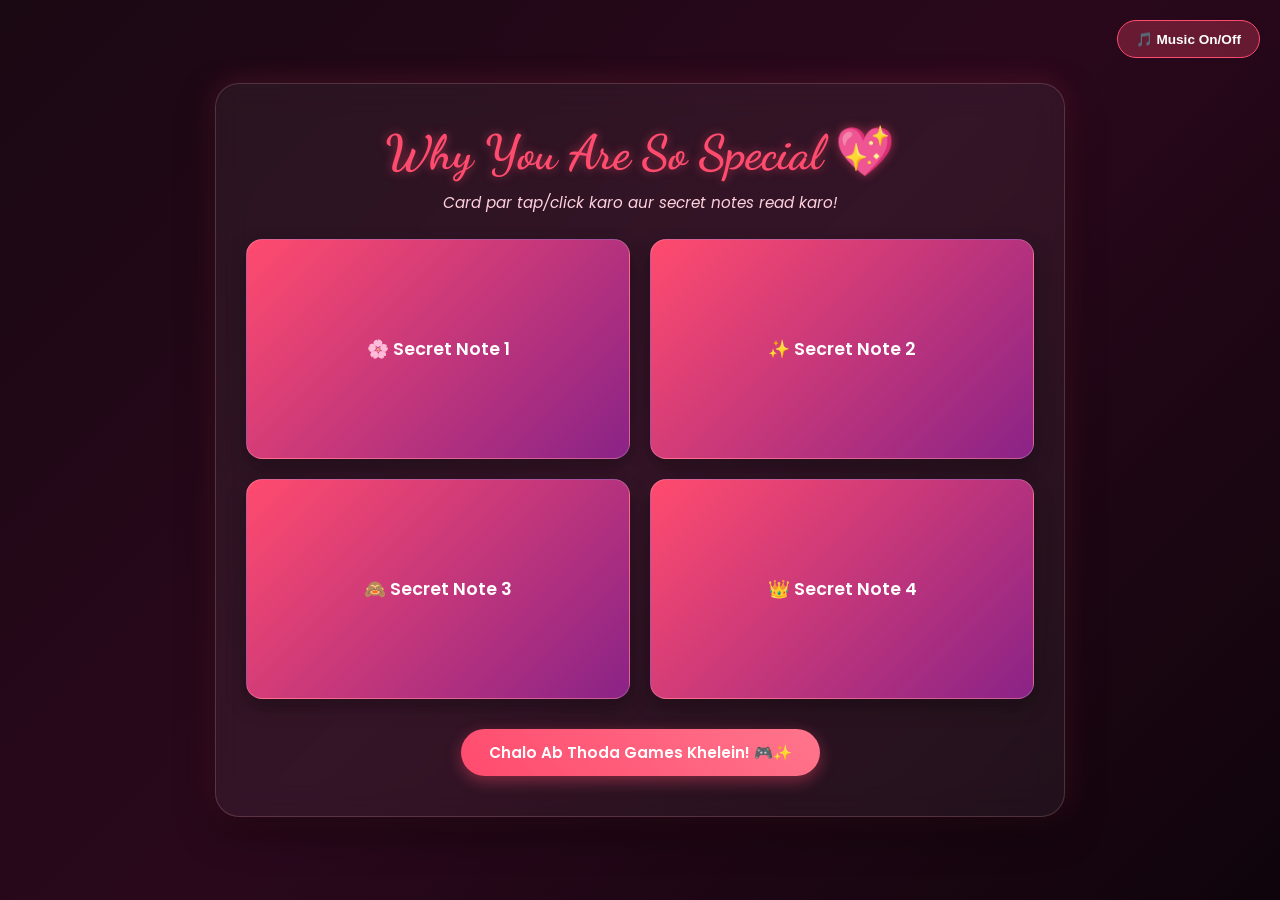
==== gallery.html @ fbe7ca33 "Add files via upload" ====
<!DOCTYPE html>
<html lang="hi">
<head>
    <meta charset="UTF-8">
    <meta name="viewport" content="width=device-width, initial-scale=1.0">
    <title>aapke liye kuch sabd maalkin💖</title>
    <link href="https://fonts.googleapis.com/css2?family=Dancing+Script:wght@700&family=Poppins:wght@300;400;600&display=swap" rel="stylesheet">
    <link rel="stylesheet" href="style.css">
</head>
<body>

    <!-- Background Music -->
    <audio id="bg-music" loop preload="auto">
        <source src="Maan_Meri_Jaan_Champagne_Talk_128_Kbps.mp3" type="audio/mpeg">
    </audio>

    <button class="music-btn" id="music-toggle" onclick="toggleMusic()">🎵 Music On/Off</button>

    <div id="hearts-container"></div>

    <div class="container wide-container">
        <h1>Why You Are So Special 💖</h1>
        <p class="subtitle">Card par tap/click karo aur secret notes read karo!</p>

        <div class="memory-grid">
            <div class="memory-card" onclick="this.classList.toggle('flipped')">
                <div class="card-front">🌸 Secret Note 1</div>
                <div class="card-back">jaya tumhe pata hai kabhi kisi ne mujh se pucha ki jaya ka meaning kya hai toh me kya bolunga? me bolunga jaya ka meaning divine beauty with kindest heart and peak level of maturity hai 😊</div>
            </div>
            <div class="memory-card" onclick="this.classList.toggle('flipped')">
                <div class="card-front">✨ Secret Note 2</div>
                <div class="card-back">Jab aap call krti ho kabhi kabhi aur wo call 1-2 hours chlti hai, un 1-2 hours ko kaash me trap kr ke rakh shkta because us time mere dimaag me tumhare alwa aur kuch nahi chll raha hota ❤️</div>
            </div>
            <div class="memory-card" onclick="this.classList.toggle('flipped')">
                <div class="card-front">🙈 Secret Note 3</div>
                <div class="card-back">Sach bataun? tumhari age agar 40, 90+ ho jayegi na to bhi tum baare pyaaar se latest miss universe miss world ko beauty me haara dogi 🥰</div>
            </div>
            <div class="memory-card" onclick="this.classList.toggle('flipped')">
                <div class="card-front">👑 Secret Note 4</div>
                <div class="card-back">Main chahe kitne bhi line likh du tumhare liye wo kmm hi hai kyu ki tumhari beauty, tumhari presence kya hai mere liye me khud bhi describe nahi kr shkta. I don't know but i love you. That's love, not wanting any commitment but stay with me. Agar tumhe koi aur bhi pasand aajaye toh koi baat nahi bas baat krna mt bnd krna. Bhale hi tumhari shaadi kisi aur se ho jaaye aur agar kabhi blue drum wala khyaal aaye toh ek call kr dena bas mere ko me aajaung drum leke!</div>
            </div>
        </div>

        <div style="margin-top: 30px;">
            <a href="games.html" class="btn">Chalo Ab Thoda Games Khelein! 🎮✨</a>
        </div>
    </div>

    <script>
        const audio = document.getElementById('bg-music');
        const musicBtn = document.getElementById('music-toggle');

        document.body.addEventListener('click', () => {
            if (audio.paused) {
                audio.play().then(() => musicBtn.classList.add("playing")).catch(()=>{});
            }
        }, { once: true });

        function toggleMusic() {
            if (audio.paused) {
                audio.play();
                musicBtn.classList.add("playing");
            } else {
                audio.pause();
                musicBtn.classList.remove("playing");
            }
        }

        function createHeart() {
            const container = document.getElementById('hearts-container');
            const heart = document.createElement('div');
            heart.classList.add('heart');
            heart.innerHTML = '❤️';
            heart.style.left = Math.random() * 100 + 'vw';
            heart.style.animationDuration = Math.random() * 3 + 3 + 's';
            heart.style.fontSize = Math.random() * 15 + 15 + 'px';
            container.appendChild(heart);
            setTimeout(() => { heart.remove(); }, 6000);
        }
        setInterval(createHeart, 300);
    </script>
</body>
</html>
---- style.css ----
* {
    margin: 0;
    padding: 0;
    box-sizing: border-box;
}

body {
    background: linear-gradient(135deg, #1a0813, #2a081c, #0f040b);
    color: #fff;
    font-family: 'Poppins', sans-serif;
    min-height: 100vh;
    display: flex;
    justify-content: center;
    align-items: center;
    padding: 20px;
    overflow-x: hidden;
    position: relative;
}

/* Floating Music Button */
.music-btn {
    position: fixed;
    top: 20px;
    right: 20px;
    background: rgba(255, 75, 110, 0.3);
    border: 1px solid #ff4b6e;
    color: #fff;
    padding: 10px 18px;
    border-radius: 30px;
    cursor: pointer;
    backdrop-filter: blur(10px);
    z-index: 100;
    font-size: 0.85rem;
    font-weight: 600;
    transition: all 0.3s ease;
}

.music-btn.playing {
    background: #ff4b6e;
    box-shadow: 0 0 15px rgba(255, 75, 110, 0.8);
}

/* Background Hearts */
.heart {
    position: fixed;
    color: rgba(255, 75, 110, 0.4);
    font-size: 20px;
    animation: float 6s linear infinite;
    bottom: -50px;
    z-index: 1;
}

@keyframes float {
    0% { transform: translateY(0) rotate(0deg); opacity: 1; }
    100% { transform: translateY(-100vh) rotate(360deg); opacity: 0; }
}

.container {
    max-width: 700px;
    width: 100%;
    background: rgba(255, 255, 255, 0.05);
    backdrop-filter: blur(15px);
    border: 1px solid rgba(255, 182, 193, 0.2);
    border-radius: 24px;
    padding: 40px 30px;
    box-shadow: 0 15px 35px rgba(0, 0, 0, 0.5), 0 0 30px rgba(255, 75, 110, 0.2);
    text-align: center;
    position: relative;
    z-index: 10;
}

.wide-container {
    max-width: 850px;
}

h1 {
    font-family: 'Dancing Script', cursive;
    font-size: 3rem;
    color: #ff4b6e;
    margin-bottom: 10px;
    text-shadow: 0 0 10px rgba(255, 75, 110, 0.5);
}

.subtitle {
    font-size: 0.95rem;
    color: #ffd1dc;
    margin-bottom: 25px;
    font-style: italic;
}

.heart-icon {
    font-size: 50px;
    animation: pulse 1.5s infinite;
    margin-bottom: 10px;
}

@keyframes pulse {
    0% { transform: scale(1); }
    50% { transform: scale(1.2); }
    100% { transform: scale(1); }
}

.letter-box {
    background: rgba(0, 0, 0, 0.25);
    padding: 25px;
    border-radius: 16px;
    border-left: 4px solid #ff4b6e;
    text-align: left;
    line-height: 1.8;
    font-size: 0.95rem;
    color: #f1f1f1;
    margin-bottom: 25px;
}

.btn {
    display: inline-block;
    background: linear-gradient(45deg, #ff4b6e, #ff758c);
    color: white;
    text-decoration: none;
    border: none;
    padding: 12px 28px;
    font-size: 0.95rem;
    font-weight: 600;
    border-radius: 50px;
    cursor: pointer;
    box-shadow: 0 5px 15px rgba(255, 75, 110, 0.4);
    transition: all 0.3s ease;
}

.btn:hover {
    transform: translateY(-3deg) scale(1.03);
    box-shadow: 0 8px 25px rgba(255, 75, 110, 0.7);
}

.btn-secondary {
    background: rgba(255, 255, 255, 0.15);
    border: 1px solid rgba(255, 255, 255, 0.3);
}

.btn-sm {
    padding: 8px 20px;
    font-size: 0.85rem;
}

/* ==========================================
   MEMORY CARDS FIXED STYLING (For gallery.html)
   ========================================== */

.memory-grid {
    display: grid;
    grid-template-columns: repeat(auto-fit, minmax(260px, 1fr));
    gap: 20px;
    margin-top: 20px;
}

.memory-card {
    height: 220px;
    background: linear-gradient(135deg, #ff4b6e, #8a2387);
    border-radius: 16px;
    display: flex;
    justify-content: center;
    align-items: center;
    padding: 15px;
    cursor: pointer;
    font-weight: 600;
    transition: transform 0.6s ease, background 0.3s ease;
    border: 1px solid rgba(255, 255, 255, 0.2);
    position: relative;
    overflow: hidden;
    box-shadow: 0 8px 20px rgba(0, 0, 0, 0.3);
}

.card-front {
    font-size: 1.1rem;
    color: #ffffff;
    text-align: center;
}

.card-back {
    display: none;
    width: 100%;
    max-height: 100%;
    overflow-y: auto;
    font-size: 0.88rem;
    line-height: 1.6;
    color: #ffd1dc;
    text-align: left;
    padding: 5px;
    word-wrap: break-word;
    white-space: normal;
}

.memory-card.flipped {
    background: #2a081c;
    border: 2px solid #ff4b6e;
    transform: rotateY(180deg);
}

.memory-card.flipped .card-front {
    display: none;
}

.memory-card.flipped .card-back {
    display: block;
    transform: rotateY(180deg);
}

/* Custom Scrollbar inside Memory Cards */
.card-back::-webkit-scrollbar {
    width: 4px;
}
.card-back::-webkit-scrollbar-thumb {
    background: #ff4b6e;
    border-radius: 10px;
}

/* ==========================================
   GAMES STYLING
   ========================================== */

.game-card {
    background: rgba(0, 0, 0, 0.25);
    border-radius: 16px;
    padding: 20px;
    margin-bottom: 25px;
    border: 1px solid rgba(255, 182, 193, 0.1);
}

.game-card h2 {
    font-size: 1.2rem;
    color: #ff758c;
    margin-bottom: 8px;
}

.game-area {
    height: 140px;
    background: rgba(255, 255, 255, 0.03);
    border-radius: 12px;
    position: relative;
    margin: 15px 0;
    overflow: hidden;
    display: flex;
    justify-content: center;
    align-items: center;
}

.clickable-heart {
    position: absolute;
    font-size: 30px;
    cursor: pointer;
}

.game-stats {
    font-weight: 600;
    margin-bottom: 12px;
    color: #ffd1dc;
}

.choice-box {
    display: flex;
    justify-content: center;
    gap: 20px;
    margin-top: 15px;
    min-height: 50px;
}

.coupon-grid {
    display: grid;
    grid-template-columns: repeat(auto-fit, minmax(220px, 1fr));
    gap: 15px;
    margin-top: 15px;
}

.coupon {
    background: linear-gradient(135deg, #ff4b6e, #8a2387);
    padding: 20px 15px;
    border-radius: 12px;
    cursor: pointer;
    font-weight: 600;
    font-size: 0.88rem;
    line-height: 1.5;
    border: 2px dashed rgba(255, 255, 255, 0.5);
    max-height: 250px;
    overflow-y: auto;
}

.coupon.revealed {
    background: #2a081c;
    border: 2px solid #ff4b6e;
    color: #ffd1dc;
}

.game-input {
    padding: 8px 15px;
    border-radius: 20px;
    border: 1px solid #ff758c;
    background: rgba(255, 255, 255, 0.1);
    color: white;
    outline: none;
    text-align: center;
}

.compliment-box {
    background: rgba(255, 255, 255, 0.05);
    padding: 15px;
    border-radius: 12px;
    margin: 15px 0;
    font-style: italic;
    color: #ffd1dc;
    border: 1px dashed rgba(255, 117, 140, 0.5);
    line-height: 1.6;
}

.success-text { color: #4eff91; font-weight: 600; margin-top: 12px; }
.error-text { color: #ff4b6e; font-weight: 600; margin-top: 12px; }
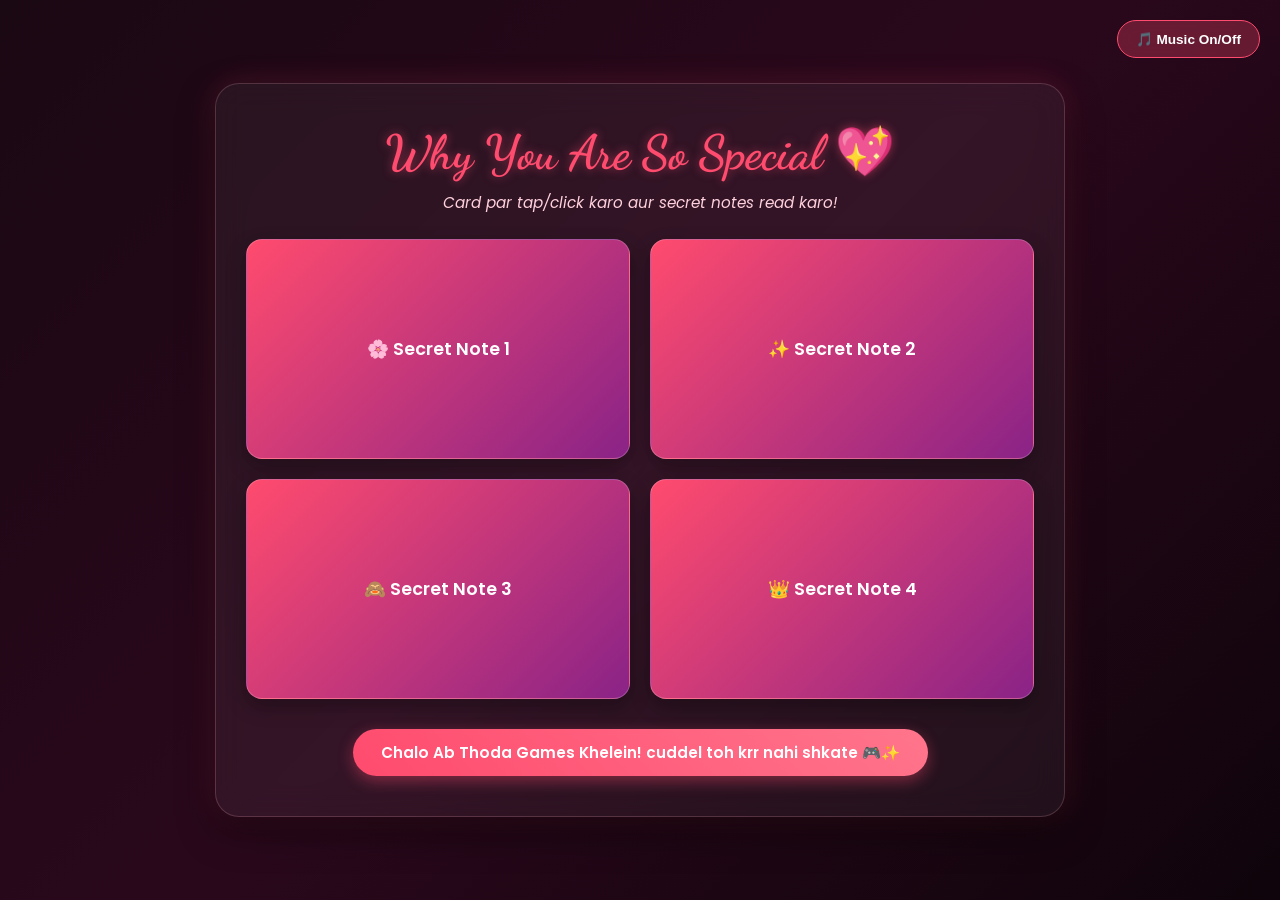
==== commit 9154b041: "Update gallery.html" ====
--- a/gallery.html
+++ b/gallery.html
@@ -3,7 +3,7 @@
 <head>
     <meta charset="UTF-8">
     <meta name="viewport" content="width=device-width, initial-scale=1.0">
-    <title>aapke liye kuch sabd maalkin💖</title>
+    <title>aapke liye kuch pyaar bhare sabd maalkin💖</title>
     <link href="https://fonts.googleapis.com/css2?family=Dancing+Script:wght@700&family=Poppins:wght@300;400;600&display=swap" rel="stylesheet">
     <link rel="stylesheet" href="style.css">
 </head>
@@ -42,7 +42,7 @@
         </div>
 
         <div style="margin-top: 30px;">
-            <a href="games.html" class="btn">Chalo Ab Thoda Games Khelein! 🎮✨</a>
+            <a href="games.html" class="btn">Chalo Ab Thoda Games Khelein! cuddel toh krr nahi shkate 🎮✨</a>
         </div>
     </div>
 
@@ -80,4 +80,4 @@
         setInterval(createHeart, 300);
     </script>
 </body>
-</html>+</html>
